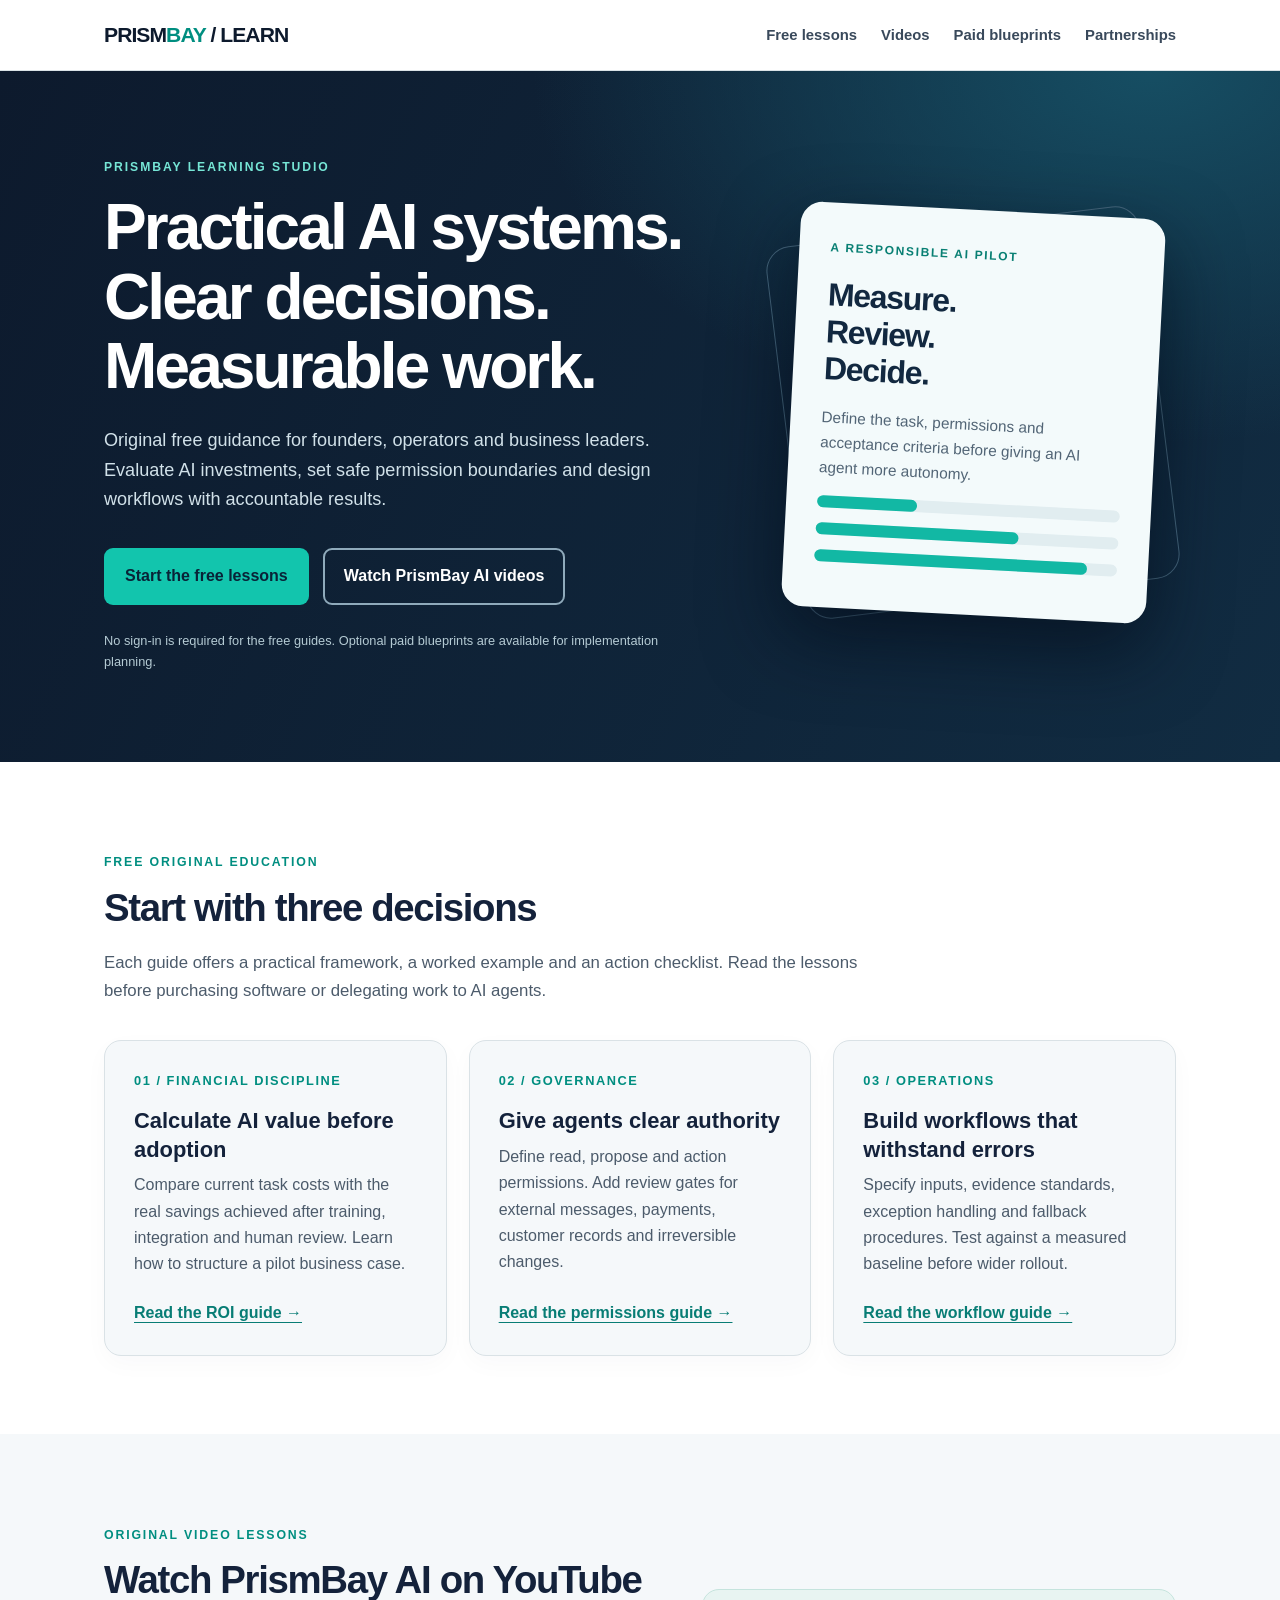
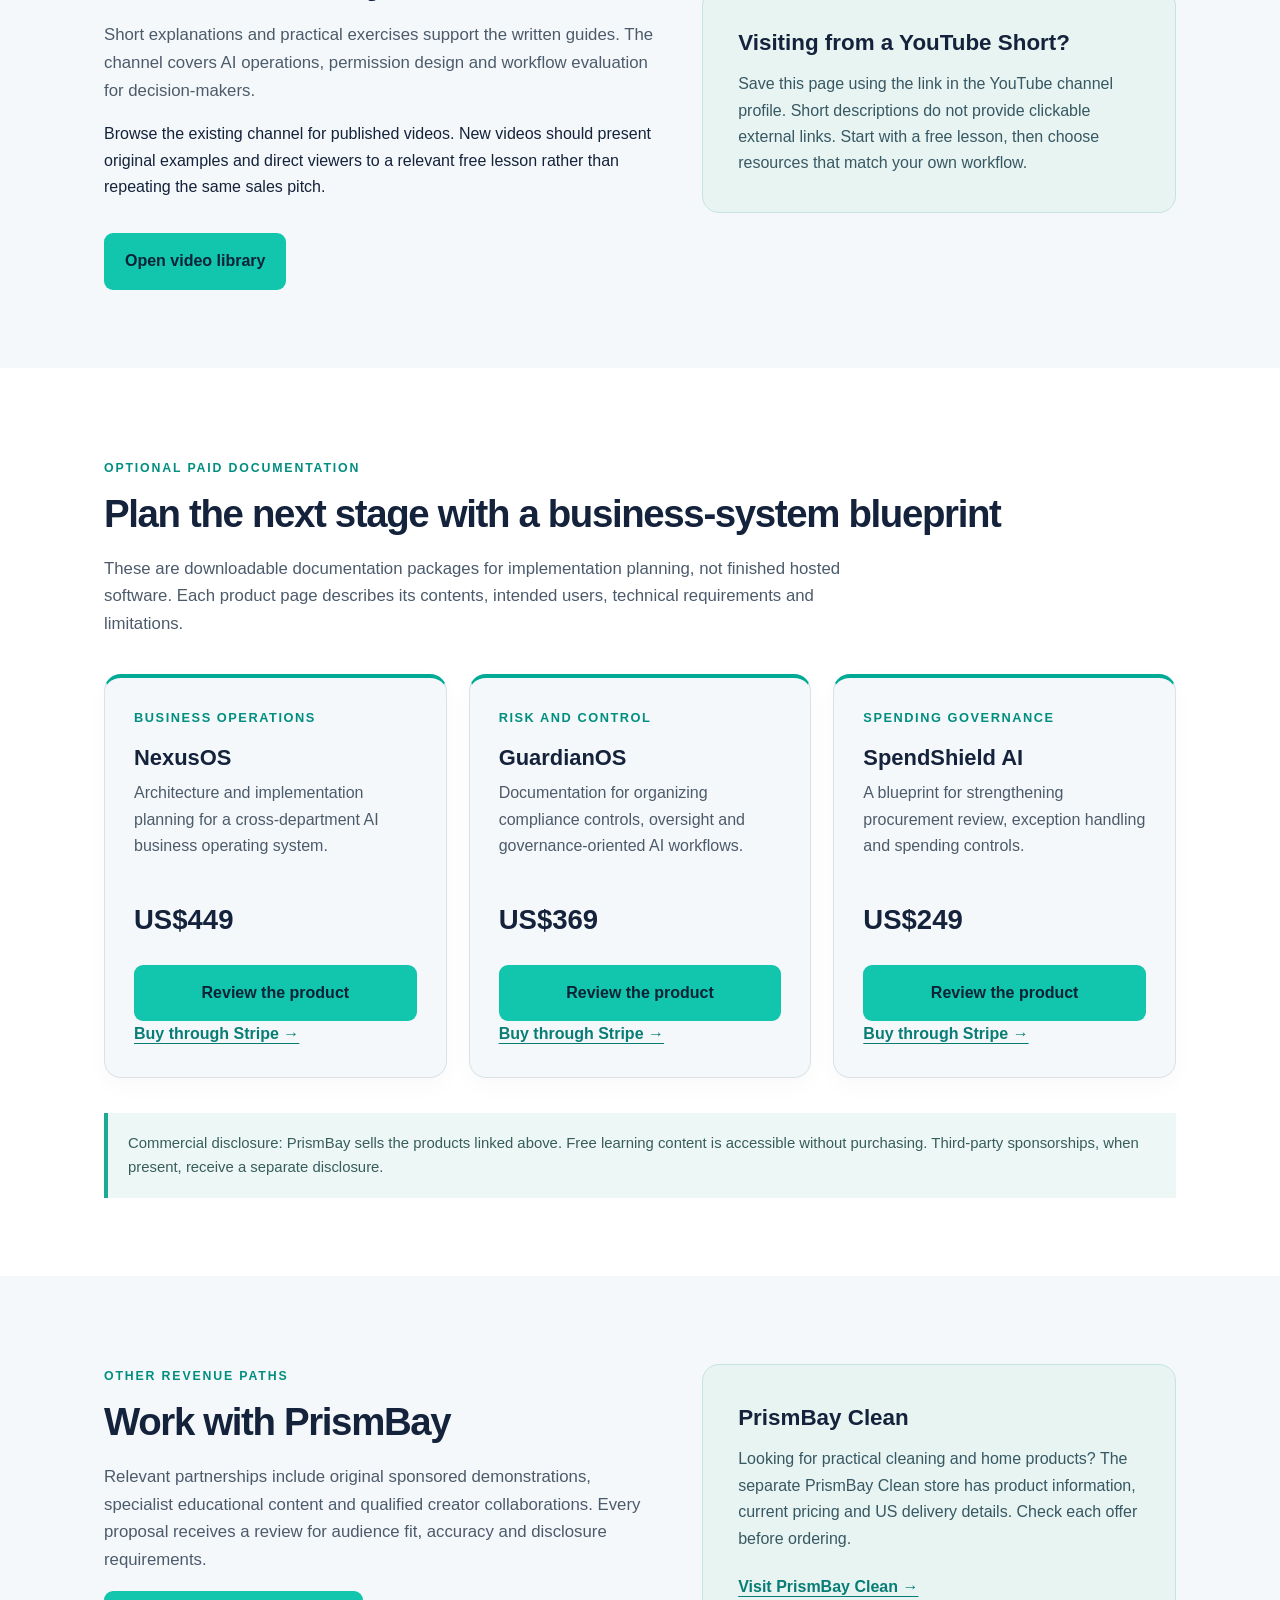
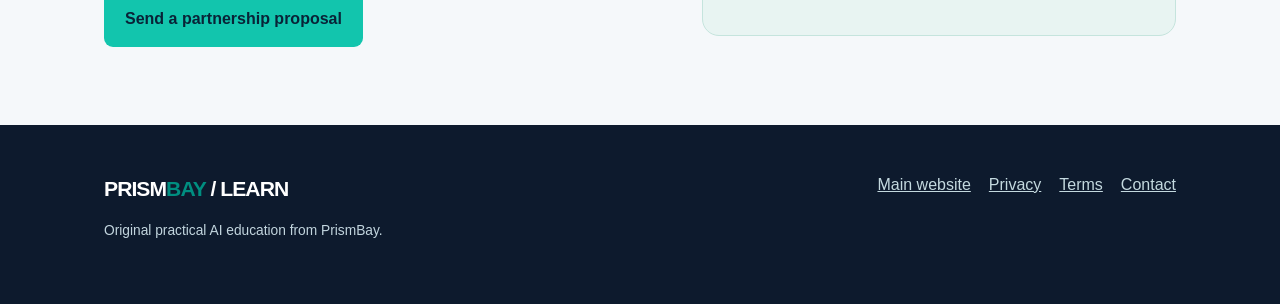
==== index.html @ 0d645364 "Publish original PrismBay AI learning and income hub" ====
<!doctype html>
<html lang="en"><head><meta charset="utf-8"><meta name="viewport" content="width=device-width, initial-scale=1">
<title>PrismBay Learning Studio | Practical AI systems and original video lessons</title>
<meta name="description" content="Free original lessons on AI return on investment, agent permissions and reliable workflows. Explore optional PrismBay business system blueprints, original videos and partner opportunities.">
<meta name="robots" content="index,follow"><link rel="canonical" href="https://ragunauth123456-maker.github.io/prismbay-learning-studio/">
<meta property="og:type" content="website"><meta property="og:title" content="PrismBay Learning Studio"><meta property="og:description" content="Practical AI decisions for founders and operators, with free guides and optional business system blueprints.">
<link rel="stylesheet" href="assets/site.css"><link rel="icon" href="https://www.prismbayai.com/favicon.svg" type="image/svg+xml">
<script type="application/ld+json">{"@context":"https://schema.org","@type":"WebSite","name":"PrismBay Learning Studio","url":"https://ragunauth123456-maker.github.io/prismbay-learning-studio/","publisher":{"@type":"Organization","name":"PrismBay","url":"https://www.prismbayai.com"}}</script></head>
<body><a class="skip" href="#main">Skip to content</a>
<header class="navbar"><div class="container navrow"><a class="brand" href="./">PRISM<span>BAY</span> / LEARN</a><nav class="navlinks" aria-label="Primary"><a href="#lessons">Free lessons</a><a href="#videos">Videos</a><a href="#blueprints">Paid blueprints</a><a href="#partners">Partnerships</a></nav></div></header>
<main id="main">
<section class="hero"><div class="container hero-grid"><div>
<span class="eyebrow">PrismBay Learning Studio</span><h1>Practical AI systems. Clear decisions. Measurable work.</h1>
<p>Original free guidance for founders, operators and business leaders. Evaluate AI investments, set safe permission boundaries and design workflows with accountable results.</p>
<div class="cta-row"><a class="btn btn-primary" href="#lessons">Start the free lessons</a><a class="btn btn-outline" href="https://www.youtube.com/@PrismBayAI/videos" target="_blank" rel="noopener noreferrer">Watch PrismBay AI videos</a></div>
<p class="hero-note">No sign-in is required for the free guides. Optional paid blueprints are available for implementation planning.</p></div>
<div class="visual" aria-hidden="true"><div class="visual-card"><span class="visual-tag">A responsible AI pilot</span><h2>Measure.<br>Review.<br>Decide.</h2><p>Define the task, permissions and acceptance criteria before giving an AI agent more autonomy.</p><div class="mini-track"><b style="width:33%"></b></div><div class="mini-track"><b style="width:67%"></b></div><div class="mini-track"><b style="width:90%"></b></div></div></div>
</div></section>
<section class="section section-white" id="lessons"><div class="container"><p class="section-kicker">Free original education</p><h2 class="section-title">Start with three decisions</h2><p class="section-intro">Each guide offers a practical framework, a worked example and an action checklist. Read the lessons before purchasing software or delegating work to AI agents.</p>
<div class="grid">
<article class="card"><span class="card-num">01 / FINANCIAL DISCIPLINE</span><h3>Calculate AI value before adoption</h3><p>Compare current task costs with the real savings achieved after training, integration and human review. Learn how to structure a pilot business case.</p><a class="text-link" href="guides/ai-roi.html">Read the ROI guide →</a></article>
<article class="card"><span class="card-num">02 / GOVERNANCE</span><h3>Give agents clear authority</h3><p>Define read, propose and action permissions. Add review gates for external messages, payments, customer records and irreversible changes.</p><a class="text-link" href="guides/agent-permissions.html">Read the permissions guide →</a></article>
<article class="card"><span class="card-num">03 / OPERATIONS</span><h3>Build workflows that withstand errors</h3><p>Specify inputs, evidence standards, exception handling and fallback procedures. Test against a measured baseline before wider rollout.</p><a class="text-link" href="guides/reliable-workflows.html">Read the workflow guide →</a></article>
</div></div></section>
<section class="section" id="videos"><div class="container split"><div><p class="section-kicker">Original video lessons</p><h2 class="section-title">Watch PrismBay AI on YouTube</h2>
<p class="section-intro">Short explanations and practical exercises support the written guides. The channel covers AI operations, permission design and workflow evaluation for decision-makers.</p>
<p>Browse the existing channel for published videos. New videos should present original examples and direct viewers to a relevant free lesson rather than repeating the same sales pitch.</p>
<div class="cta-row"><a class="btn btn-primary" href="https://www.youtube.com/@PrismBayAI/videos" target="_blank" rel="noopener noreferrer">Open video library</a></div>
</div><aside class="panel"><h3>Visiting from a YouTube Short?</h3><p>Save this page using the link in the YouTube channel profile. Short descriptions do not provide clickable external links. Start with a free lesson, then choose resources that match your own workflow.</p></aside></div></section>
<section class="section section-white" id="blueprints"><div class="container"><p class="section-kicker">Optional paid documentation</p><h2 class="section-title">Plan the next stage with a business-system blueprint</h2>
<p class="section-intro">These are downloadable documentation packages for implementation planning, not finished hosted software. Each product page describes its contents, intended users, technical requirements and limitations.</p>
<div class="grid">
<article class="card commerce"><span class="card-num">BUSINESS OPERATIONS</span><h3>NexusOS</h3><p>Architecture and implementation planning for a cross-department AI business operating system.</p><div class="price">US$449</div><a class="btn btn-primary" href="https://www.prismbayai.com/products/nexusos">Review the product</a><a class="text-link" href="https://buy.stripe.com/aFaaEW27G30A31L0DT1kA0r" target="_blank" rel="noopener noreferrer">Buy through Stripe →</a></article>
<article class="card commerce"><span class="card-num">RISK AND CONTROL</span><h3>GuardianOS</h3><p>Documentation for organizing compliance controls, oversight and governance-oriented AI workflows.</p><div class="price">US$369</div><a class="btn btn-primary" href="https://www.prismbayai.com/products/guardianos">Review the product</a><a class="text-link" href="https://buy.stripe.com/bJebJ09A8bx60TD4U91kA0u" target="_blank" rel="noopener noreferrer">Buy through Stripe →</a></article>
<article class="card commerce"><span class="card-num">SPENDING GOVERNANCE</span><h3>SpendShield AI</h3><p>A blueprint for strengthening procurement review, exception handling and spending controls.</p><div class="price">US$249</div><a class="btn btn-primary" href="https://www.prismbayai.com/products/spendshield-ai">Review the product</a><a class="text-link" href="https://buy.stripe.com/5kQ28q6nWat2eKtdqF1kA0w" target="_blank" rel="noopener noreferrer">Buy through Stripe →</a></article>
</div><div class="disclosure">Commercial disclosure: PrismBay sells the products linked above. Free learning content is accessible without purchasing. Third-party sponsorships, when present, receive a separate disclosure.</div>
</div></section>
<section class="section" id="partners"><div class="container split"><div><p class="section-kicker">Other revenue paths</p><h2 class="section-title">Work with PrismBay</h2><p class="section-intro">Relevant partnerships include original sponsored demonstrations, specialist educational content and qualified creator collaborations. Every proposal receives a review for audience fit, accuracy and disclosure requirements.</p><a class="btn btn-primary" href="https://www.prismbayai.com/contact">Send a partnership proposal</a></div>
<aside class="panel"><h3>PrismBay Clean</h3><p>Looking for practical cleaning and home products? The separate PrismBay Clean store has product information, current pricing and US delivery details. Check each offer before ordering.</p><p style="margin-top:22px"><a class="text-link" href="https://prismbay-clean-49izhg.v2.appdeploy.ai/tiktok/?utm_source=learning_studio&utm_medium=website&utm_campaign=creator_hub" target="_blank" rel="noopener noreferrer">Visit PrismBay Clean →</a></p></aside></div></section>
</main><footer class="footer"><div class="container footer-grid"><div><a class="brand" href="./">PRISM<span>BAY</span> / LEARN</a><p class="small">Original practical AI education from PrismBay.</p></div><nav class="footer-links" aria-label="Footer"><a href="https://www.prismbayai.com/">Main website</a><a href="privacy.html">Privacy</a><a href="https://www.prismbayai.com/terms">Terms</a><a href="https://www.prismbayai.com/contact">Contact</a></nav></div></footer>
</body></html>
---- assets/site.css ----
:root{color-scheme:light;--ink:#14223b;--muted:#4c5b6b;--accent:#008e80;--night:#0d1a2d;--line:#dae2e6;--wash:#f5f8fa}
*{box-sizing:border-box}html{scroll-behavior:smooth}body{margin:0;font:16px/1.65 -apple-system,BlinkMacSystemFont,"Segoe UI",Arial,sans-serif;color:var(--ink);background:var(--wash)}
a{color:inherit}a:focus-visible,button:focus-visible{outline:3px solid #f7ad36;outline-offset:3px}img{max-width:100%}
.container{max-width:1120px;margin:auto;padding:0 24px}.skip{position:absolute;top:-100px;left:18px;padding:12px;background:#fff;z-index:100}.skip:focus{top:16px}
.navbar{background:#fff;border-bottom:1px solid var(--line);position:sticky;top:0;z-index:20}
.navrow{display:flex;align-items:center;justify-content:space-between;gap:20px;min-height:70px}
.brand{font-weight:850;font-size:1.32rem;text-decoration:none;letter-spacing:-.045em;color:var(--night)}.brand span{color:var(--accent)}.navlinks{display:flex;gap:24px;flex-wrap:wrap;align-items:center}
.navlinks a{font-size:.93rem;text-decoration:none;font-weight:650;color:#39495b}.navlinks a:hover{color:var(--accent)}
.hero{background:radial-gradient(ellipse at 90% 0%,#164e63 0%,transparent 38%),linear-gradient(115deg,#0d1a2d,#112c42);color:#fff;overflow:hidden}
.hero-grid{display:grid;grid-template-columns:1.2fr .8fr;align-items:center;gap:58px;padding-top:82px;padding-bottom:90px}
.eyebrow{font-size:.76rem;font-weight:850;letter-spacing:.16em;text-transform:uppercase;color:#76e6d6}.hero h1{font-size:clamp(2.8rem,5vw,4.7rem);line-height:1.08;letter-spacing:-.045em;max-width:780px;margin:14px 0 25px}
.hero p{font-size:1.13rem;color:#d1e1e9;max-width:680px;margin:0}.cta-row{display:flex;gap:14px;flex-wrap:wrap;margin-top:33px}.btn{display:inline-flex;align-items:center;justify-content:center;text-decoration:none;border:2px solid transparent;border-radius:9px;font-weight:800;padding:13px 19px;transition:transform .16s,background .16s;min-height:48px}
.btn:hover{transform:translateY(-2px)}.btn-primary{background:#12c5ad;color:#092337}.btn-primary:hover{background:#6be8d4}.btn-outline{border-color:#8faabb;color:#fff}.btn-outline:hover{background:#ffffff18}
.hero-note{font-size:.8rem!important;color:#b5cbd4!important;margin-top:25px!important}.visual{min-height:350px;position:relative;display:grid;place-items:center}
.visual:before{content:"";position:absolute;inset:15px;border:1px solid #46677d;transform:rotate(-7deg);border-radius:25px}
.visual-card{position:relative;background:#f3fafb;color:#122840;width:min(100%,365px);border-radius:22px;padding:31px;box-shadow:0 28px 75px #030c19aa;transform:rotate(3deg)}
.visual-tag{font-size:.75rem;font-weight:850;text-transform:uppercase;letter-spacing:.14em;color:#087f73}
.visual-card h2{font-size:2rem;line-height:1.15;letter-spacing:-.04em;margin:17px 0}.visual-card p{font-size:.96rem;color:#526576}.mini-track{height:12px;border-radius:6px;background:#e1edf0;margin:15px 0}.mini-track b{display:block;height:12px;background:#12b8a4;border-radius:6px}
.section{padding:78px 0}.section-white{background:#fff}.section-title{font-size:clamp(1.9rem,3vw,2.7rem);letter-spacing:-.035em;line-height:1.2;margin:12px 0 18px}.section-intro{max-width:760px;color:var(--muted);font-size:1.05rem}
.section-kicker{font-size:.77rem;font-weight:850;text-transform:uppercase;letter-spacing:.15em;color:var(--accent)}
.grid{display:grid;grid-template-columns:repeat(3,minmax(0,1fr));gap:22px;margin-top:36px}.card{background:#fff;border:1px solid var(--line);border-radius:17px;padding:29px;display:flex;flex-direction:column;min-height:300px;box-shadow:0 8px 25px #10213e07}
.section-white .card{background:var(--wash)}.card-num{font-size:.8rem;font-weight:850;letter-spacing:.12em;color:var(--accent)}.card h3{font-size:1.37rem;line-height:1.3;margin:16px 0 8px}.card p{color:var(--muted);margin:0 0 22px}.text-link{font-weight:800;color:#087d75;text-decoration:underline;text-underline-offset:4px;margin-top:auto}
.plain-list{padding-left:22px;color:var(--muted)}.plain-list li{margin:13px 0}.split{display:grid;grid-template-columns:1.08fr .92fr;gap:42px;align-items:center}
.panel{border-radius:17px;padding:35px;background:#e8f4f2;border:1px solid #c5e4dd}.panel h3{margin:0 0 9px;font-size:1.4rem}.panel p{margin:0;color:#375863}
.price{font-size:1.72rem;font-weight:850;margin:15px 0 23px}.small{font-size:.86rem!important}.commerce{border-top:4px solid #00aa94}
.disclosure{padding:18px 20px;border-left:4px solid #1da995;background:#ecf7f6;margin-top:35px;color:#385d5b;font-size:.93rem}
.footer{background:var(--night);color:#c2d5de;padding:47px 0}.footer .brand{color:#fff}.footer-grid{display:flex;justify-content:space-between;gap:36px;flex-wrap:wrap}.footer-links{display:flex;flex-wrap:wrap;gap:18px}.footer a{color:#c4d9df}.footer a:hover{color:#6be8d4}
.article{max-width:800px;margin:0 auto;padding:67px 24px 95px;background:#fff}.article h1{font-size:clamp(2.25rem,4vw,3.4rem);letter-spacing:-.04em;line-height:1.12}.article h2{font-size:1.65rem;letter-spacing:-.025em;margin-top:38px;line-height:1.25}.article p,.article li{color:#3e4e61;line-height:1.85}.article .lead{font-size:1.18rem;color:#233c53}.article-box{background:#eef7f6;border:1px solid #c6e7e2;padding:20px 25px;border-radius:13px;margin:32px 0}.article-box p{margin-top:0}
.toc{background:#f5f8fa;border:1px solid var(--line);border-radius:12px;padding:21px 26px}.toc ul{margin:0;padding-left:20px}.toc a{color:#077e73}
@media(max-width:900px){.hero-grid,.split{grid-template-columns:1fr}.hero-grid{gap:22px;padding-top:60px;padding-bottom:65px}.visual{min-height:230px}.visual-card{max-width:330px}.grid{grid-template-columns:1fr 1fr}}
@media(max-width:650px){.navrow{align-items:flex-start;flex-direction:column;padding-top:16px;padding-bottom:17px;gap:8px}.navlinks{gap:13px}.navlinks a{font-size:.85rem}.hero-grid{padding-top:47px}.visual{display:none}.section{padding:56px 0}.grid{grid-template-columns:1fr;margin-top:25px}.card{min-height:0}.panel{padding:24px}.footer-grid{flex-direction:column}.article{padding-top:48px}}
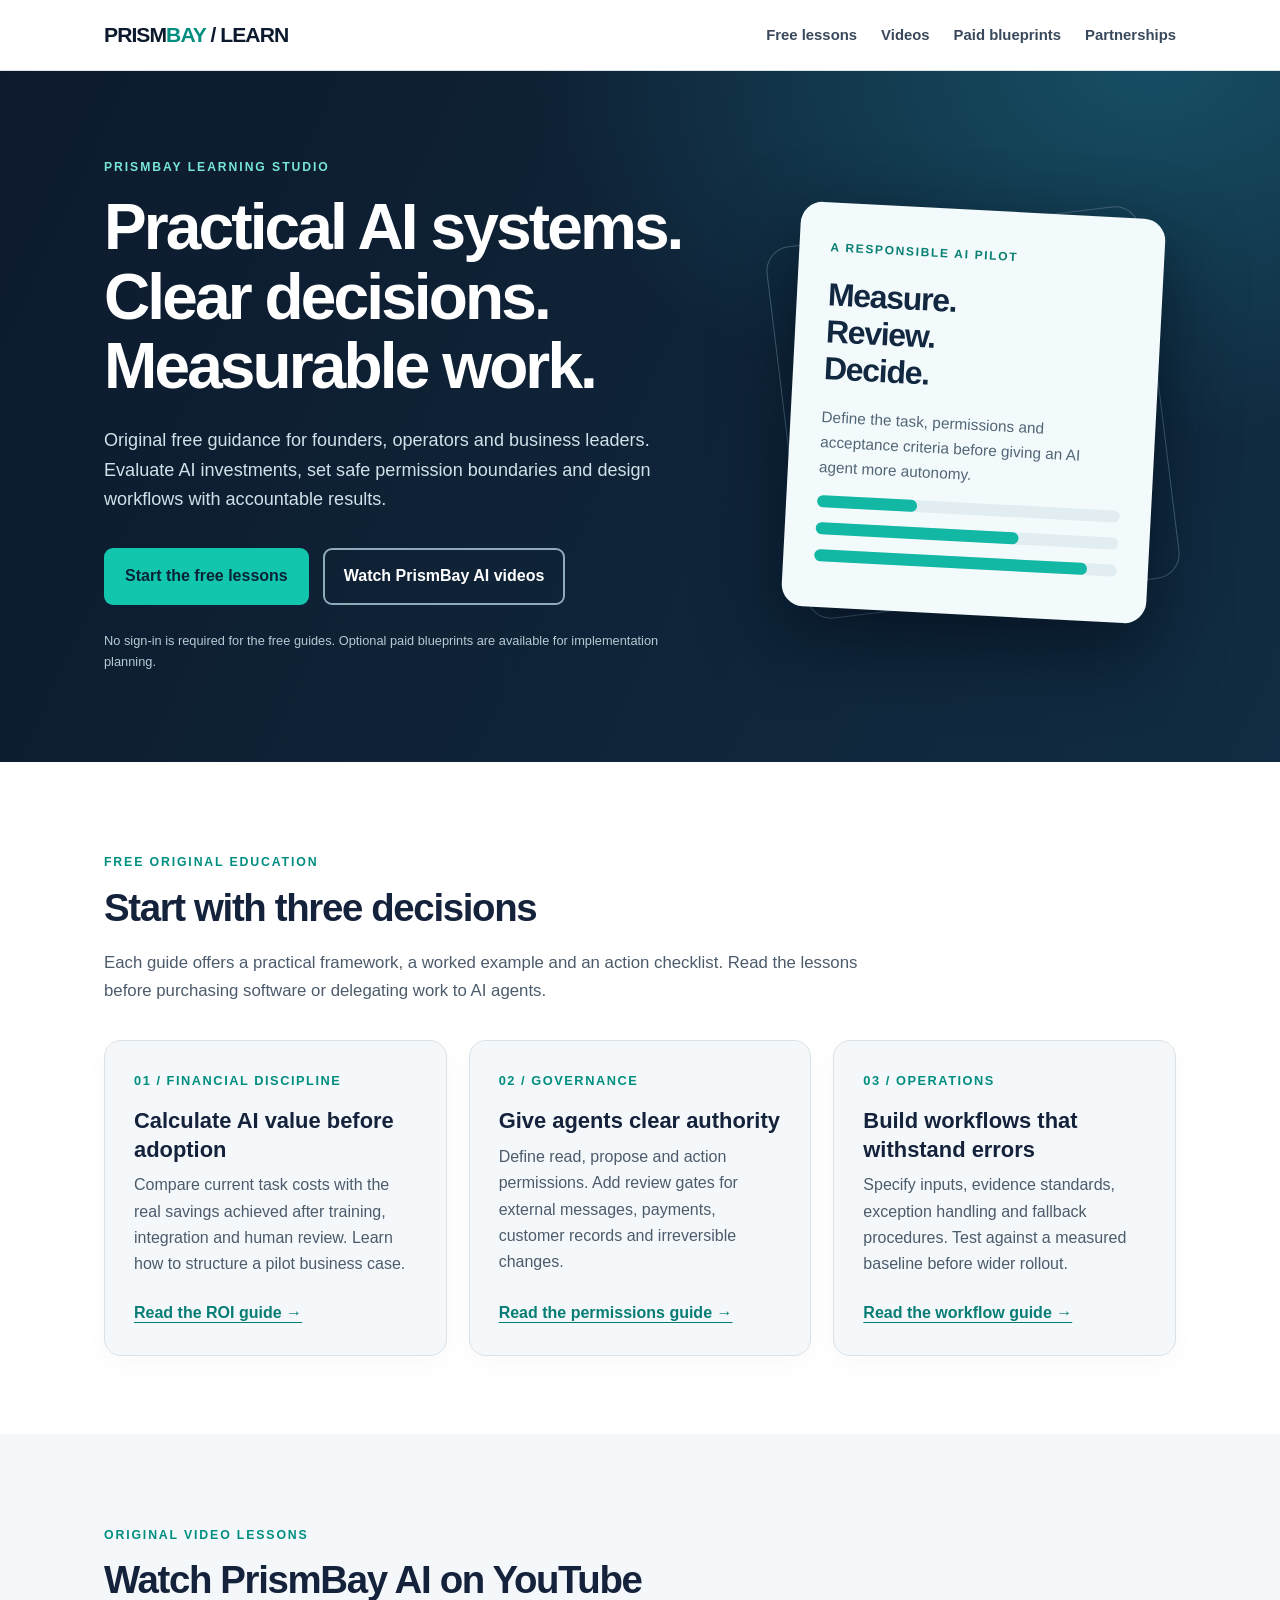
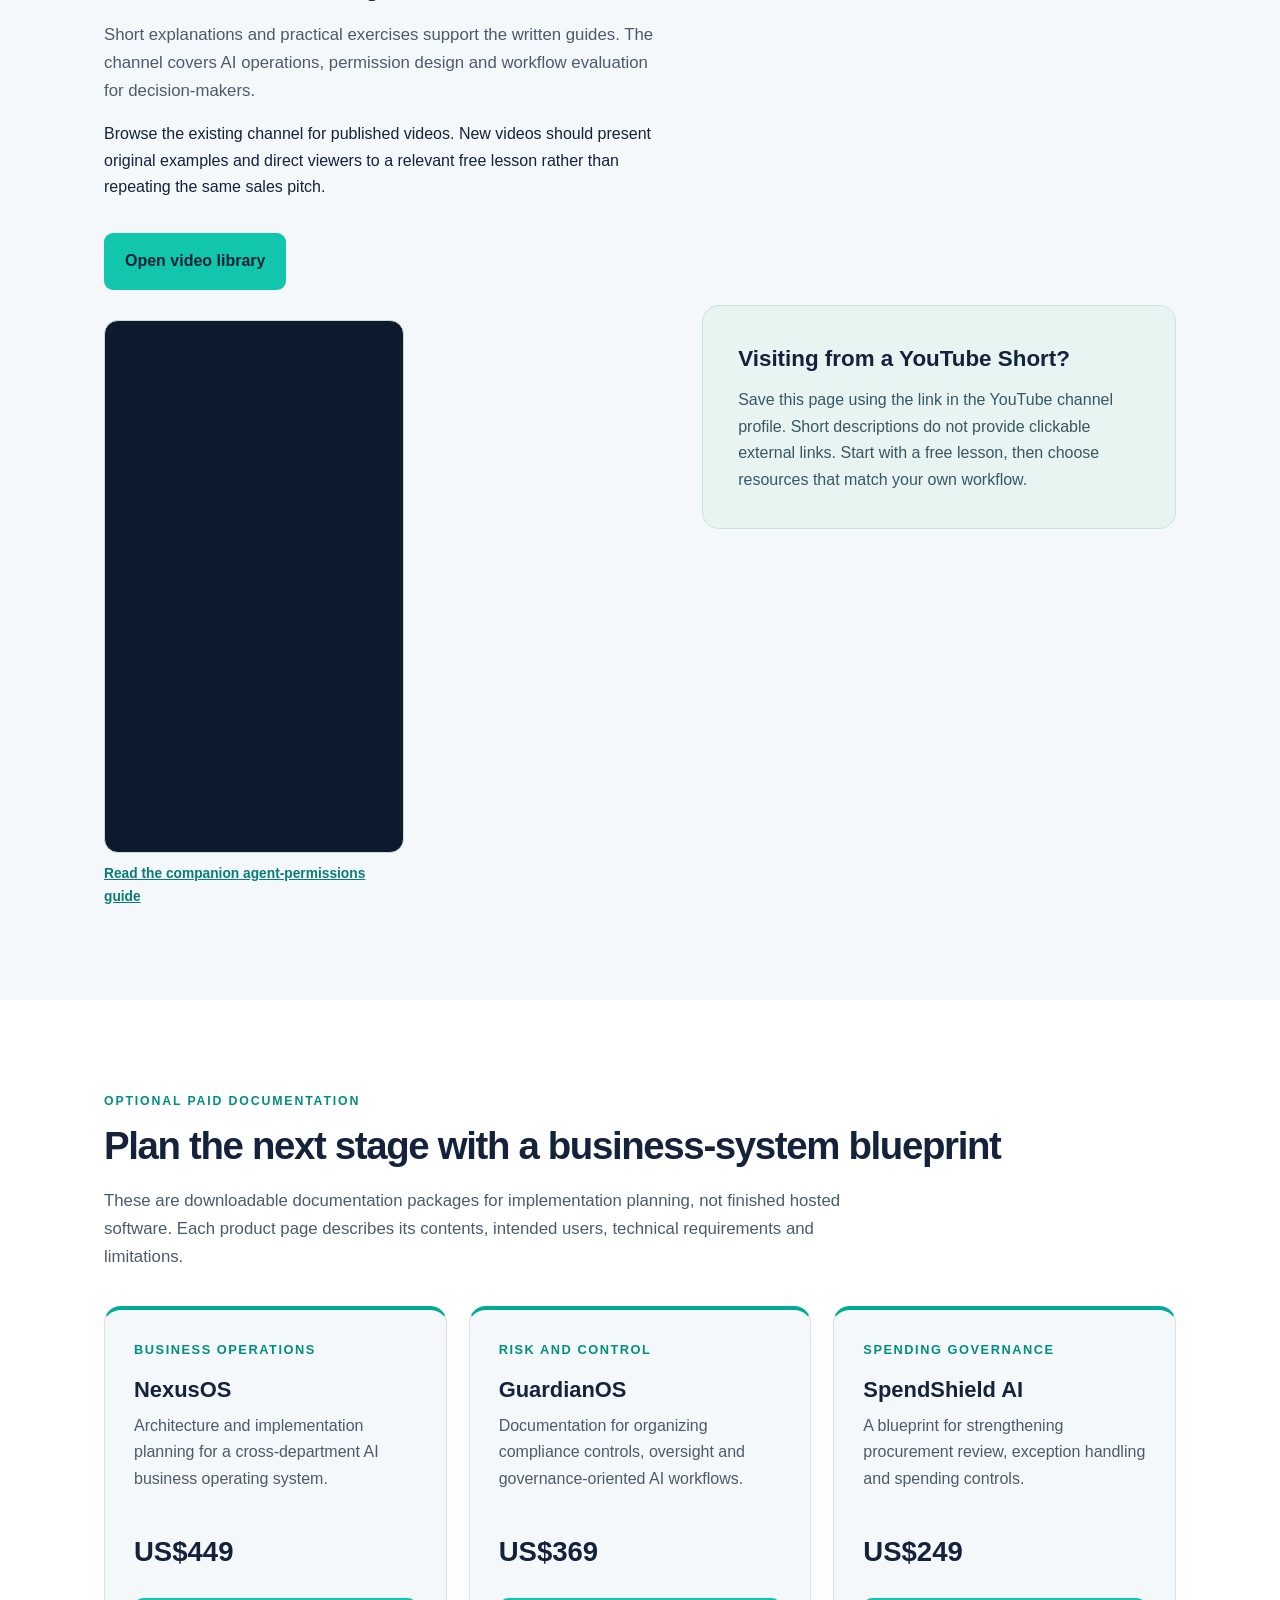
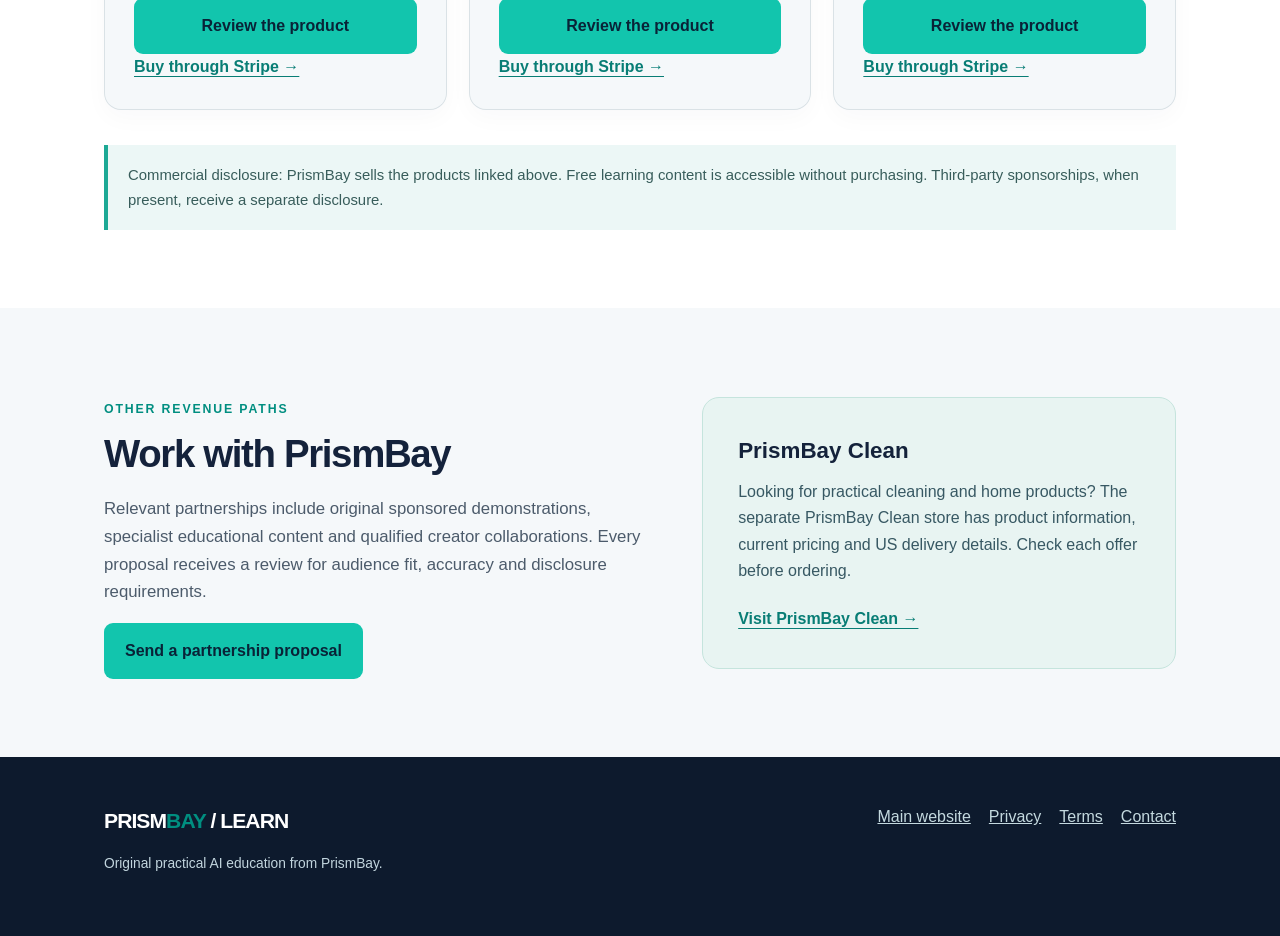
==== commit 35a062fe: "Feature existing PrismBay AI educational Short and companion guide" ====
--- a/index.html
+++ b/index.html
@@ -25,7 +25,7 @@
 <section class="section" id="videos"><div class="container split"><div><p class="section-kicker">Original video lessons</p><h2 class="section-title">Watch PrismBay AI on YouTube</h2>
 <p class="section-intro">Short explanations and practical exercises support the written guides. The channel covers AI operations, permission design and workflow evaluation for decision-makers.</p>
 <p>Browse the existing channel for published videos. New videos should present original examples and direct viewers to a relevant free lesson rather than repeating the same sales pitch.</p>
-<div class="cta-row"><a class="btn btn-primary" href="https://www.youtube.com/@PrismBayAI/videos" target="_blank" rel="noopener noreferrer">Open video library</a></div>
+<div class="cta-row"><a class="btn btn-primary" href="https://www.youtube.com/@PrismBayAI/videos" target="_blank" rel="noopener noreferrer">Open video library</a></div><div class="featured-video"><iframe src="https://www.youtube-nocookie.com/embed/mKvm2I-anHw" title="PrismBay AI: AI Agents Need Permission Boundaries" width="300" height="533" loading="lazy" allow="accelerometer; encrypted-media; gyroscope; picture-in-picture; web-share" referrerpolicy="strict-origin-when-cross-origin" allowfullscreen></iframe><p class="small"><a href="guides/agent-permissions.html">Read the companion agent-permissions guide</a></p></div>
 </div><aside class="panel"><h3>Visiting from a YouTube Short?</h3><p>Save this page using the link in the YouTube channel profile. Short descriptions do not provide clickable external links. Start with a free lesson, then choose resources that match your own workflow.</p></aside></div></section>
 <section class="section section-white" id="blueprints"><div class="container"><p class="section-kicker">Optional paid documentation</p><h2 class="section-title">Plan the next stage with a business-system blueprint</h2>
 <p class="section-intro">These are downloadable documentation packages for implementation planning, not finished hosted software. Each product page describes its contents, intended users, technical requirements and limitations.</p>
--- a/assets/site.css
+++ b/assets/site.css
@@ -23,7 +23,7 @@
 .plain-list{padding-left:22px;color:var(--muted)}.plain-list li{margin:13px 0}.split{display:grid;grid-template-columns:1.08fr .92fr;gap:42px;align-items:center}
 .panel{border-radius:17px;padding:35px;background:#e8f4f2;border:1px solid #c5e4dd}.panel h3{margin:0 0 9px;font-size:1.4rem}.panel p{margin:0;color:#375863}
 .price{font-size:1.72rem;font-weight:850;margin:15px 0 23px}.small{font-size:.86rem!important}.commerce{border-top:4px solid #00aa94}
-.disclosure{padding:18px 20px;border-left:4px solid #1da995;background:#ecf7f6;margin-top:35px;color:#385d5b;font-size:.93rem}
+.featured-video{margin-top:30px;max-width:300px}.featured-video iframe{display:block;width:100%;aspect-ratio:9/16;height:auto;border:1px solid #c7d9d9;border-radius:14px;background:#0d1a2d}.featured-video .small{margin-top:10px}.featured-video a{color:#087d75;font-weight:750}.disclosure{padding:18px 20px;border-left:4px solid #1da995;background:#ecf7f6;margin-top:35px;color:#385d5b;font-size:.93rem}
 .footer{background:var(--night);color:#c2d5de;padding:47px 0}.footer .brand{color:#fff}.footer-grid{display:flex;justify-content:space-between;gap:36px;flex-wrap:wrap}.footer-links{display:flex;flex-wrap:wrap;gap:18px}.footer a{color:#c4d9df}.footer a:hover{color:#6be8d4}
 .article{max-width:800px;margin:0 auto;padding:67px 24px 95px;background:#fff}.article h1{font-size:clamp(2.25rem,4vw,3.4rem);letter-spacing:-.04em;line-height:1.12}.article h2{font-size:1.65rem;letter-spacing:-.025em;margin-top:38px;line-height:1.25}.article p,.article li{color:#3e4e61;line-height:1.85}.article .lead{font-size:1.18rem;color:#233c53}.article-box{background:#eef7f6;border:1px solid #c6e7e2;padding:20px 25px;border-radius:13px;margin:32px 0}.article-box p{margin-top:0}
 .toc{background:#f5f8fa;border:1px solid var(--line);border-radius:12px;padding:21px 26px}.toc ul{margin:0;padding-left:20px}.toc a{color:#077e73}
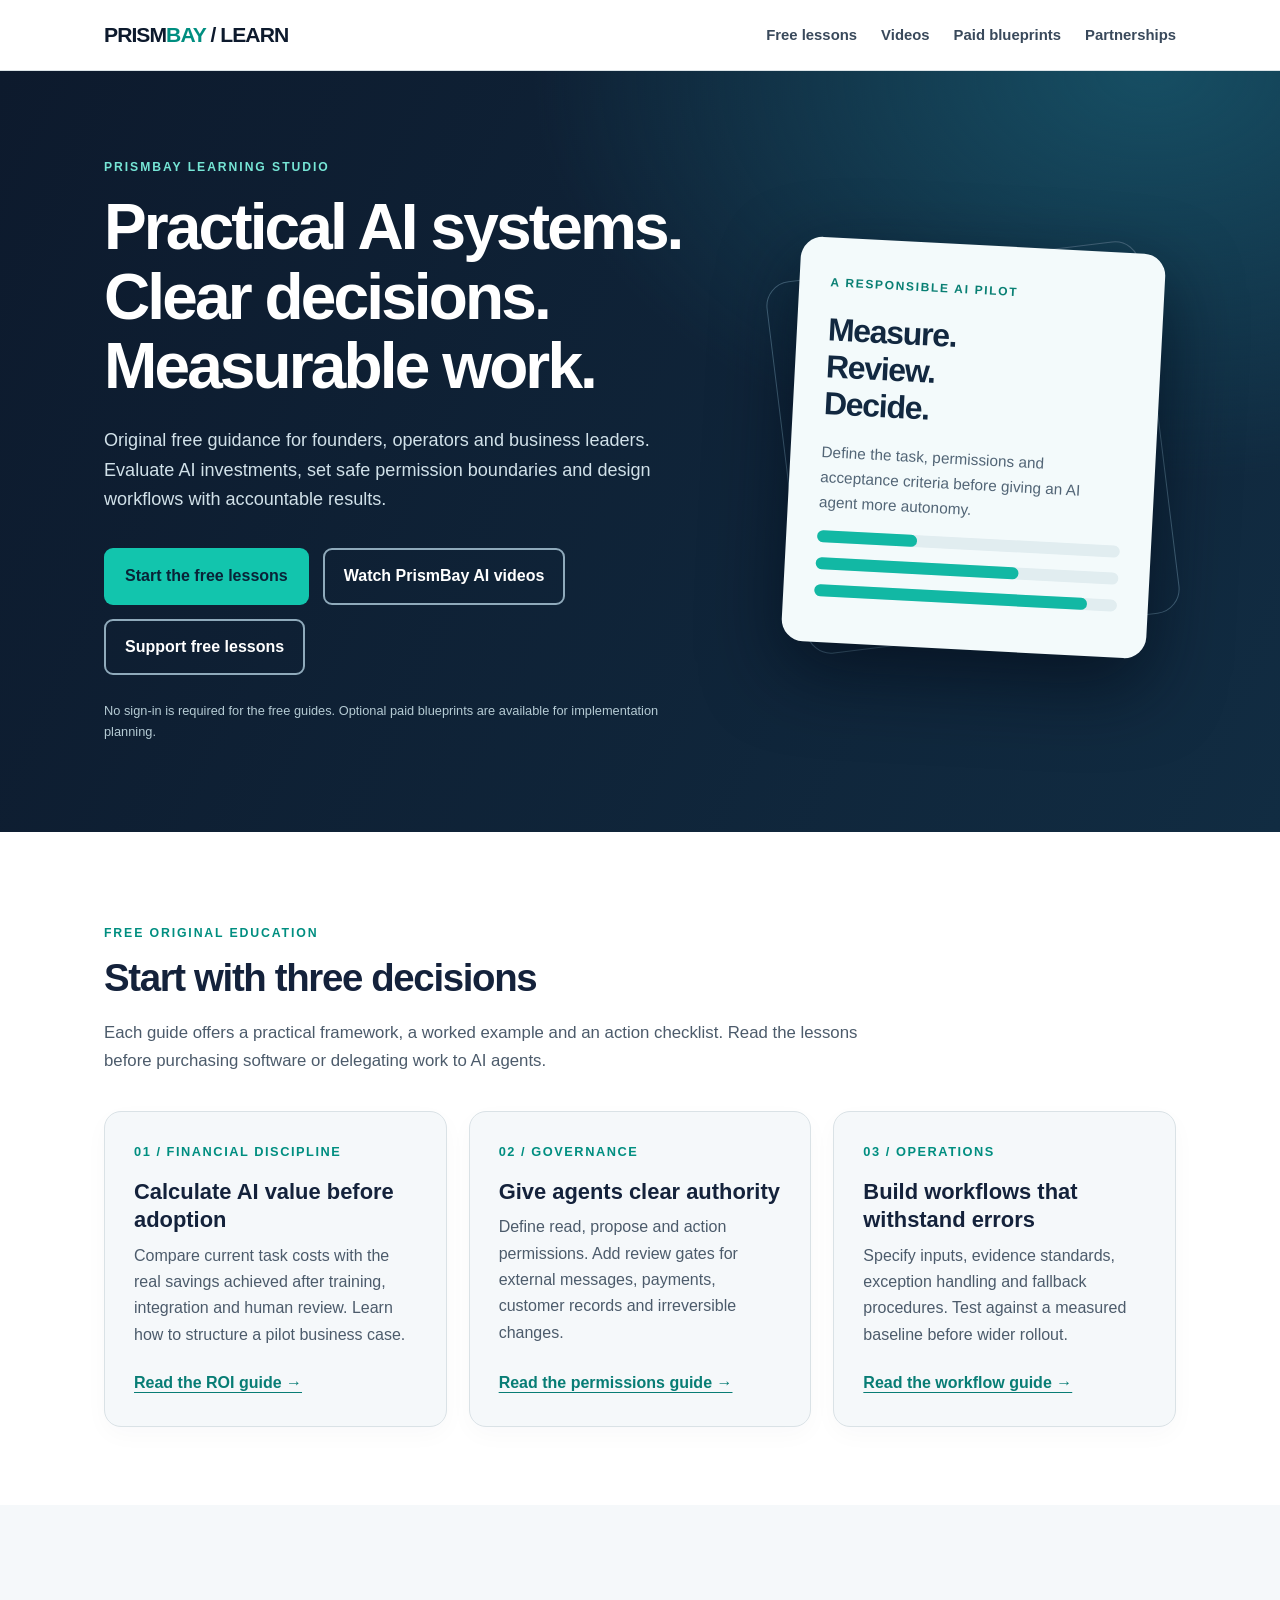
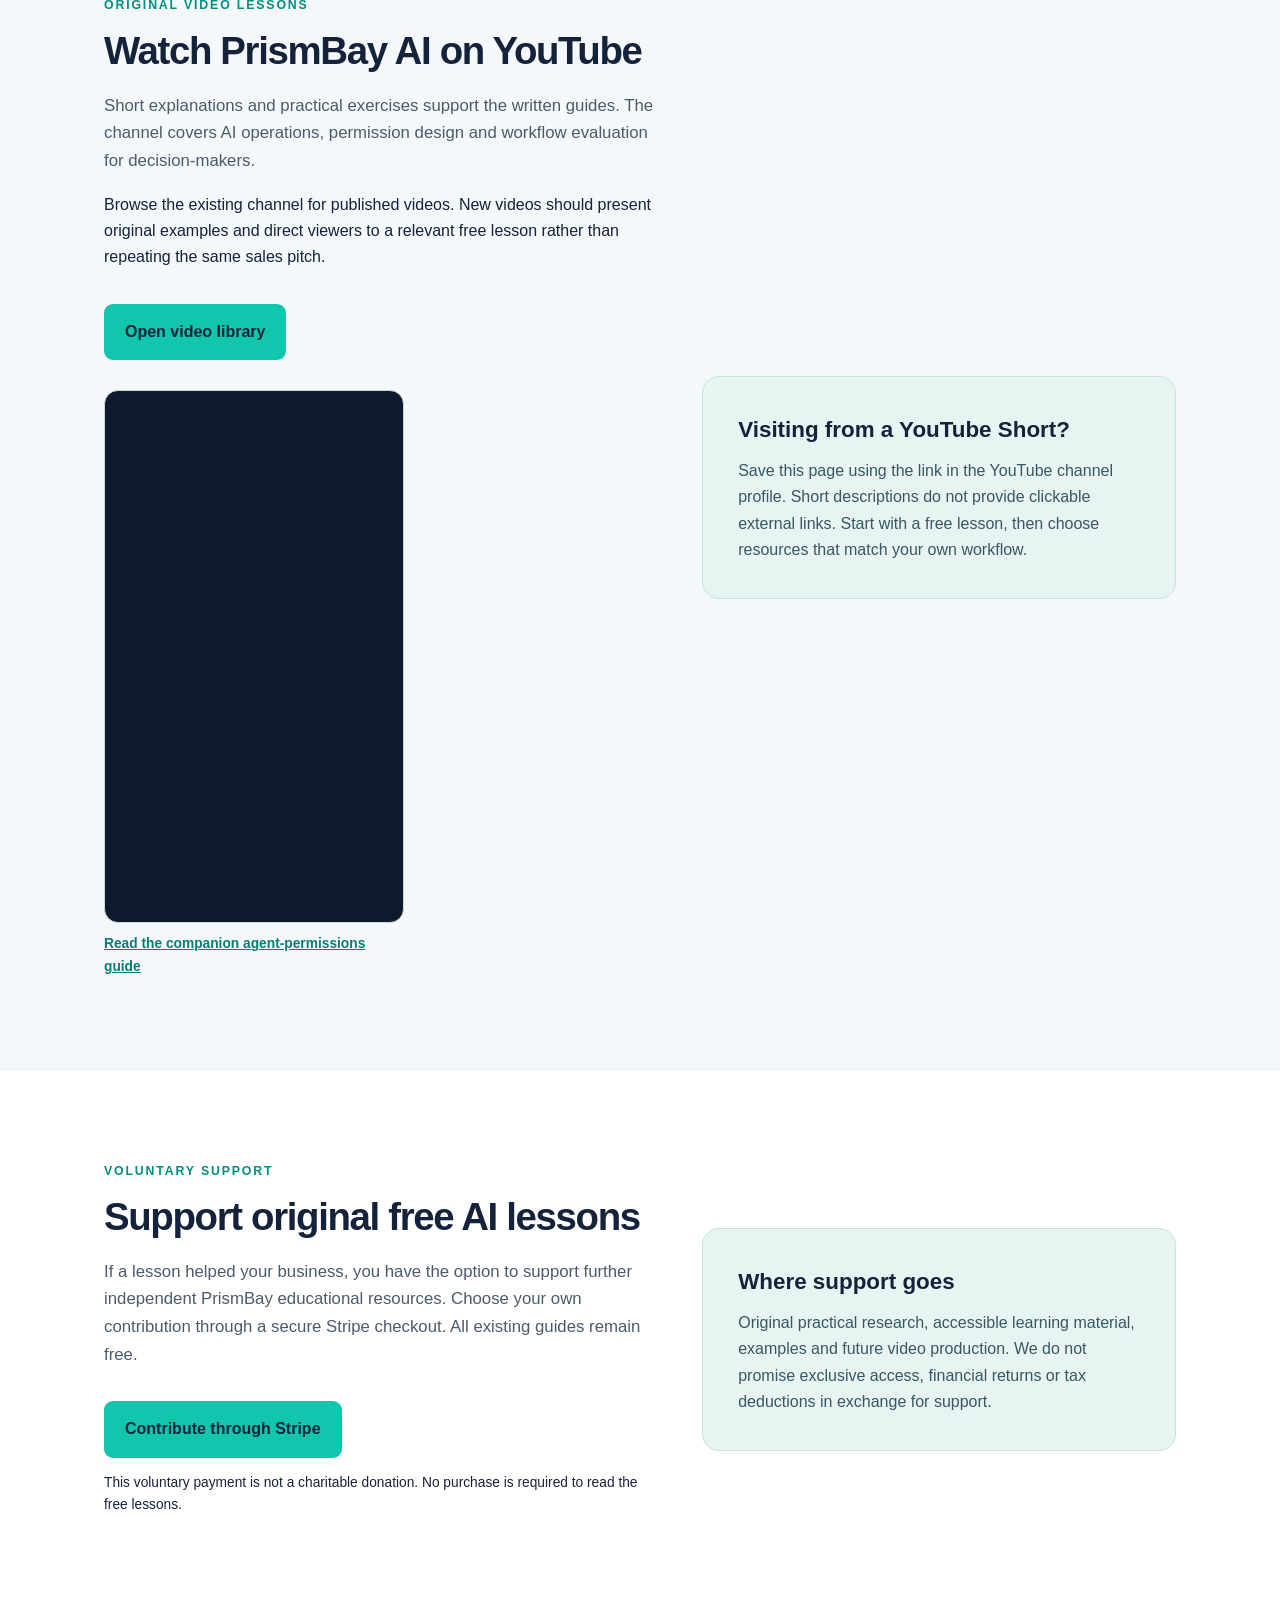
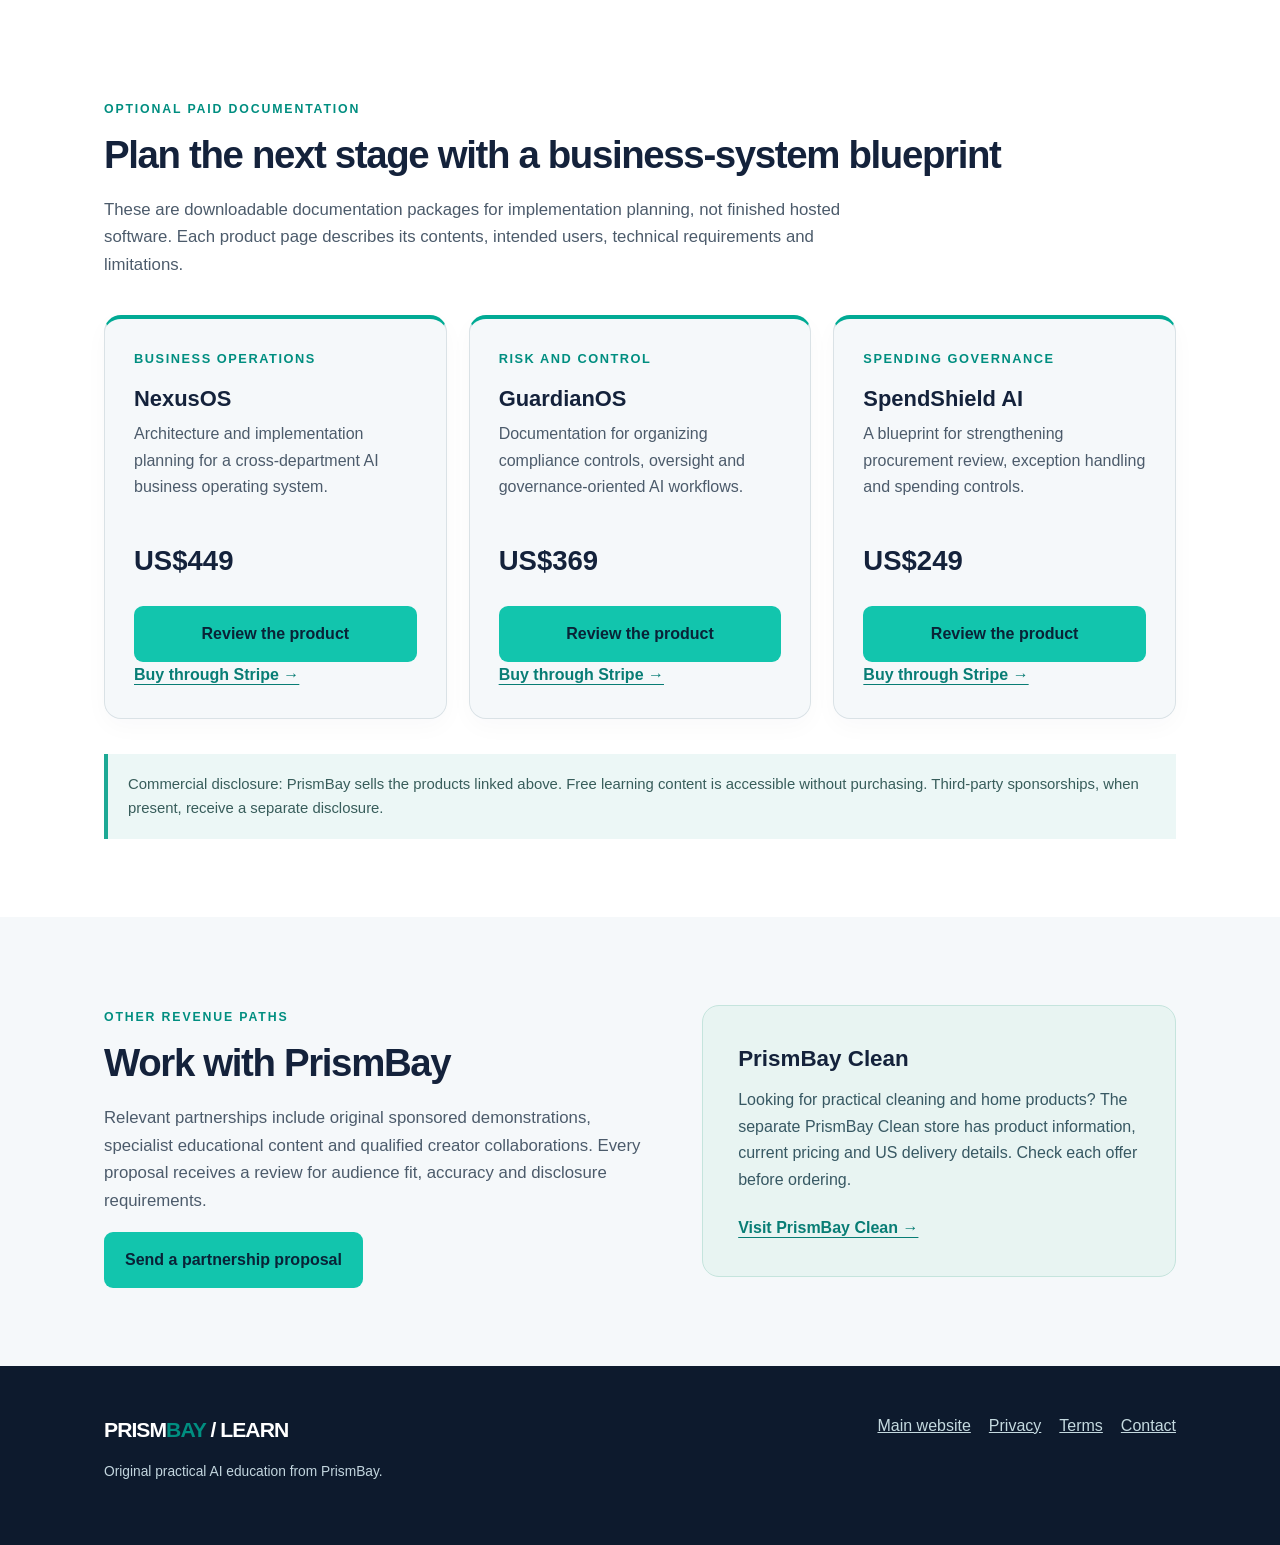
==== commit a3959a04: "Add live voluntary creator support checkout to free learning hub" ====
--- a/index.html
+++ b/index.html
@@ -12,7 +12,7 @@
 <section class="hero"><div class="container hero-grid"><div>
 <span class="eyebrow">PrismBay Learning Studio</span><h1>Practical AI systems. Clear decisions. Measurable work.</h1>
 <p>Original free guidance for founders, operators and business leaders. Evaluate AI investments, set safe permission boundaries and design workflows with accountable results.</p>
-<div class="cta-row"><a class="btn btn-primary" href="#lessons">Start the free lessons</a><a class="btn btn-outline" href="https://www.youtube.com/@PrismBayAI/videos" target="_blank" rel="noopener noreferrer">Watch PrismBay AI videos</a></div>
+<div class="cta-row"><a class="btn btn-primary" href="#lessons">Start the free lessons</a><a class="btn btn-outline" href="https://www.youtube.com/@PrismBayAI/videos" target="_blank" rel="noopener noreferrer">Watch PrismBay AI videos</a><a class="btn btn-outline" href="#support">Support free lessons</a></div>
 <p class="hero-note">No sign-in is required for the free guides. Optional paid blueprints are available for implementation planning.</p></div>
 <div class="visual" aria-hidden="true"><div class="visual-card"><span class="visual-tag">A responsible AI pilot</span><h2>Measure.<br>Review.<br>Decide.</h2><p>Define the task, permissions and acceptance criteria before giving an AI agent more autonomy.</p><div class="mini-track"><b style="width:33%"></b></div><div class="mini-track"><b style="width:67%"></b></div><div class="mini-track"><b style="width:90%"></b></div></div></div>
 </div></section>
@@ -27,7 +27,7 @@
 <p>Browse the existing channel for published videos. New videos should present original examples and direct viewers to a relevant free lesson rather than repeating the same sales pitch.</p>
 <div class="cta-row"><a class="btn btn-primary" href="https://www.youtube.com/@PrismBayAI/videos" target="_blank" rel="noopener noreferrer">Open video library</a></div><div class="featured-video"><iframe src="https://www.youtube-nocookie.com/embed/mKvm2I-anHw" title="PrismBay AI: AI Agents Need Permission Boundaries" width="300" height="533" loading="lazy" allow="accelerometer; encrypted-media; gyroscope; picture-in-picture; web-share" referrerpolicy="strict-origin-when-cross-origin" allowfullscreen></iframe><p class="small"><a href="guides/agent-permissions.html">Read the companion agent-permissions guide</a></p></div>
 </div><aside class="panel"><h3>Visiting from a YouTube Short?</h3><p>Save this page using the link in the YouTube channel profile. Short descriptions do not provide clickable external links. Start with a free lesson, then choose resources that match your own workflow.</p></aside></div></section>
-<section class="section section-white" id="blueprints"><div class="container"><p class="section-kicker">Optional paid documentation</p><h2 class="section-title">Plan the next stage with a business-system blueprint</h2>
+<section class="section section-white" id="support"><div class="container split"><div><p class="section-kicker">Voluntary support</p><h2 class="section-title">Support original free AI lessons</h2><p class="section-intro">If a lesson helped your business, you have the option to support further independent PrismBay educational resources. Choose your own contribution through a secure Stripe checkout. All existing guides remain free.</p><div class="cta-row"><a class="btn btn-primary" href="https://buy.stripe.com/aFa3cw0jweEMfCn2xs2400H" target="_blank" rel="noopener noreferrer">Contribute through Stripe</a></div><p class="small">This voluntary payment is not a charitable donation. No purchase is required to read the free lessons.</p></div><aside class="panel"><h3>Where support goes</h3><p>Original practical research, accessible learning material, examples and future video production. We do not promise exclusive access, financial returns or tax deductions in exchange for support.</p></aside></div></section><section class="section section-white" id="blueprints"><div class="container"><p class="section-kicker">Optional paid documentation</p><h2 class="section-title">Plan the next stage with a business-system blueprint</h2>
 <p class="section-intro">These are downloadable documentation packages for implementation planning, not finished hosted software. Each product page describes its contents, intended users, technical requirements and limitations.</p>
 <div class="grid">
 <article class="card commerce"><span class="card-num">BUSINESS OPERATIONS</span><h3>NexusOS</h3><p>Architecture and implementation planning for a cross-department AI business operating system.</p><div class="price">US$449</div><a class="btn btn-primary" href="https://www.prismbayai.com/products/nexusos">Review the product</a><a class="text-link" href="https://buy.stripe.com/aFaaEW27G30A31L0DT1kA0r" target="_blank" rel="noopener noreferrer">Buy through Stripe →</a></article>
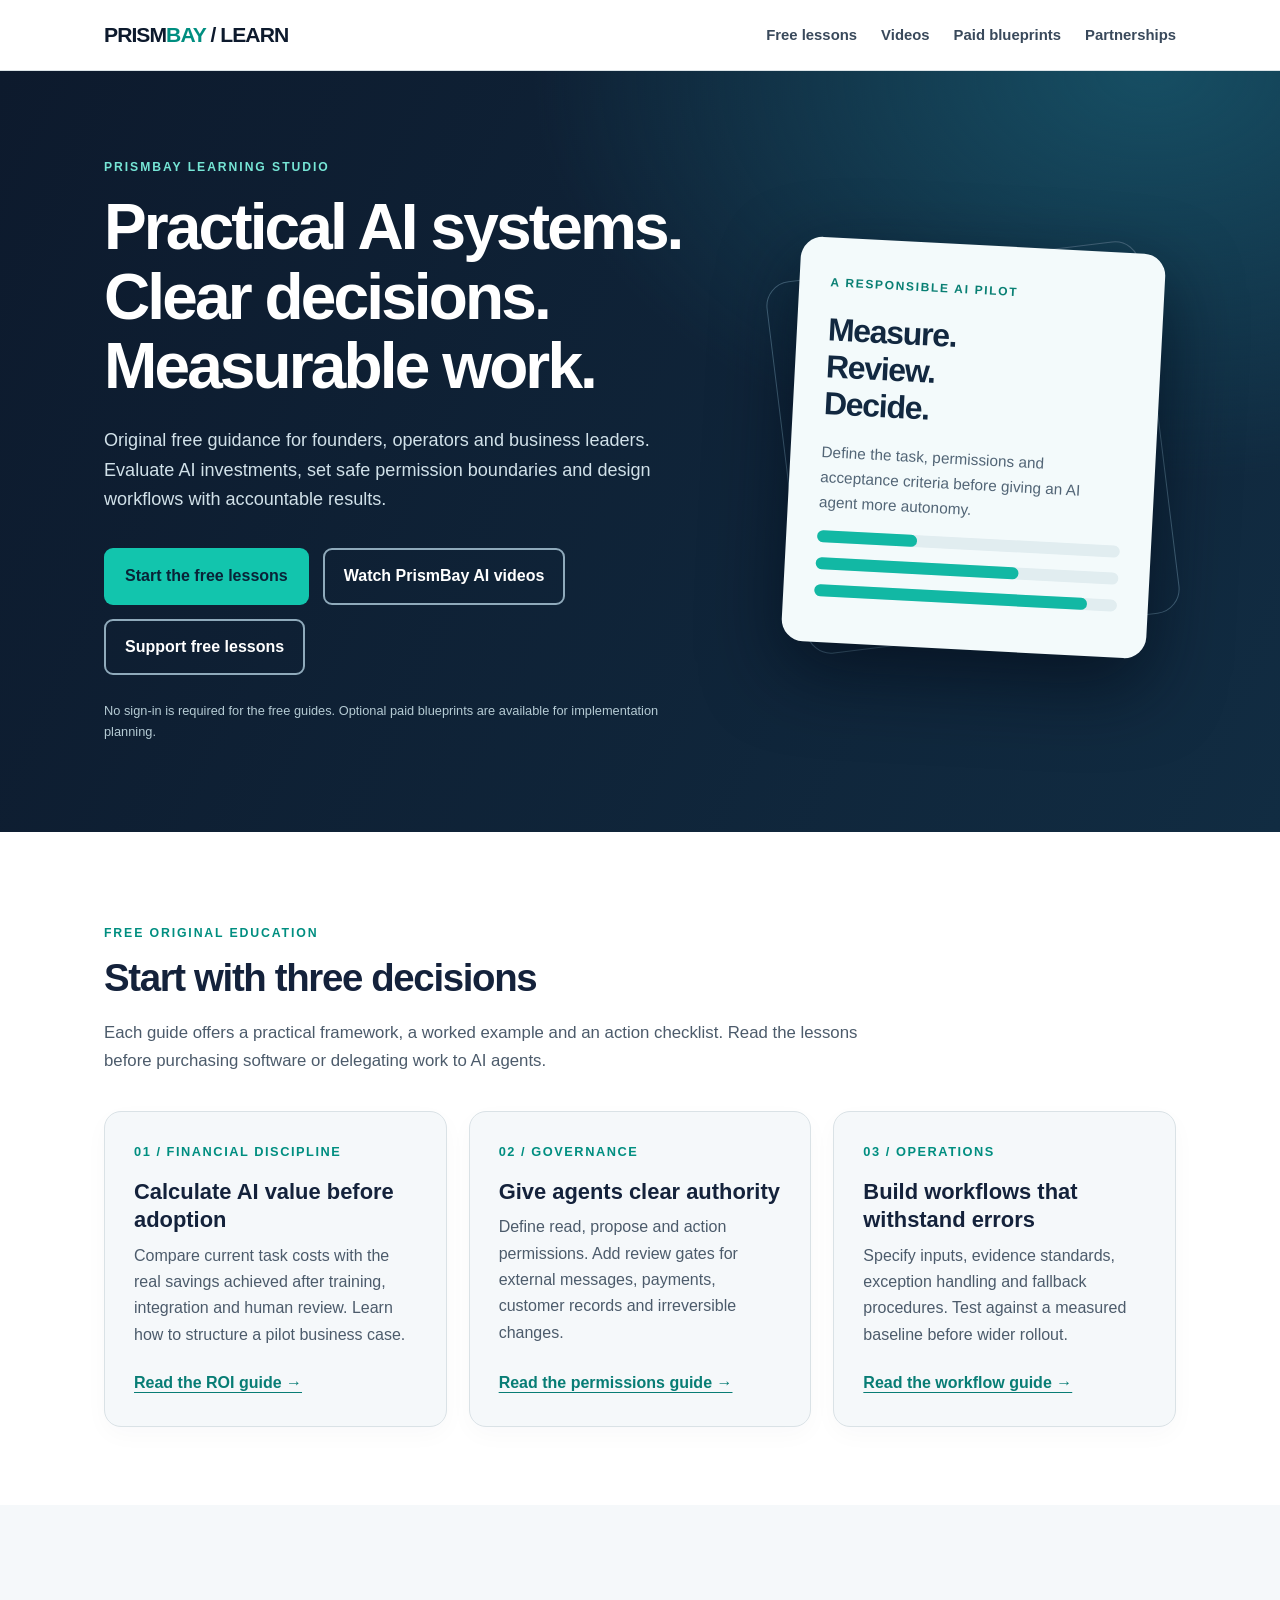
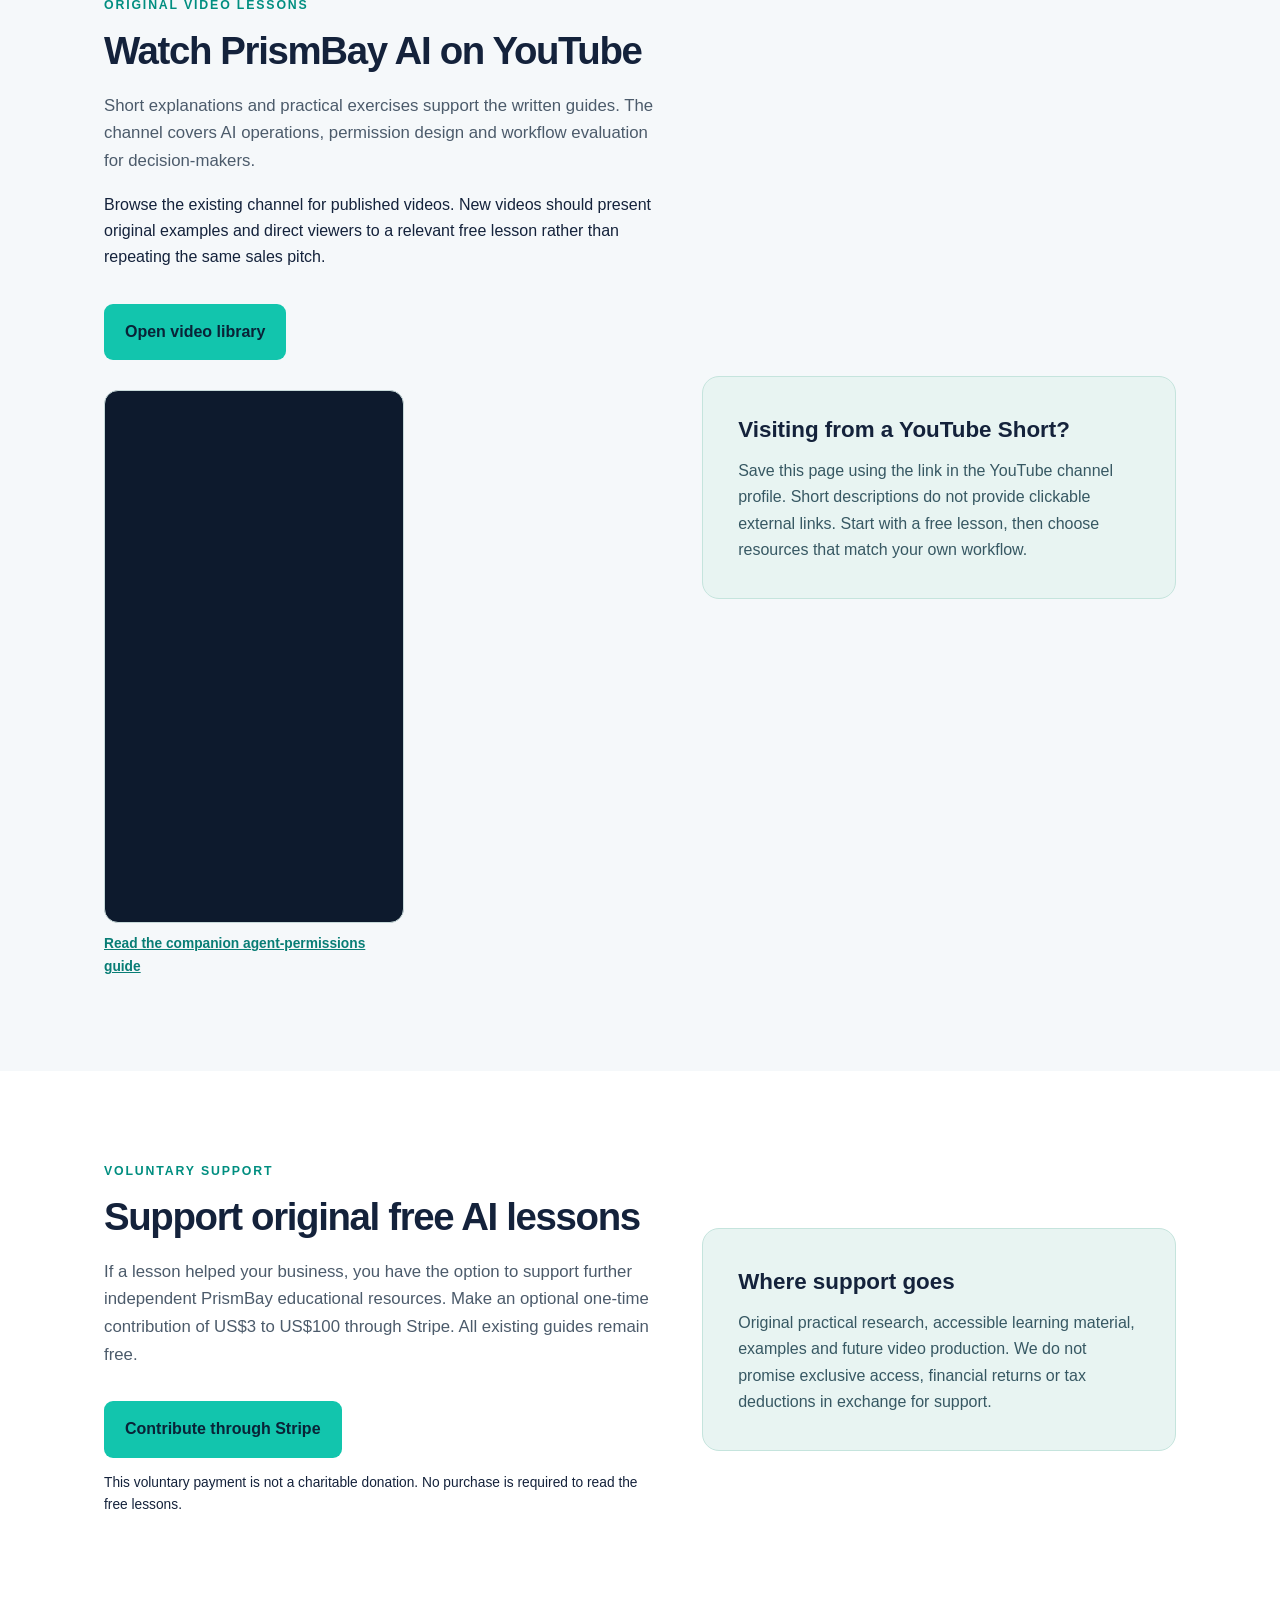
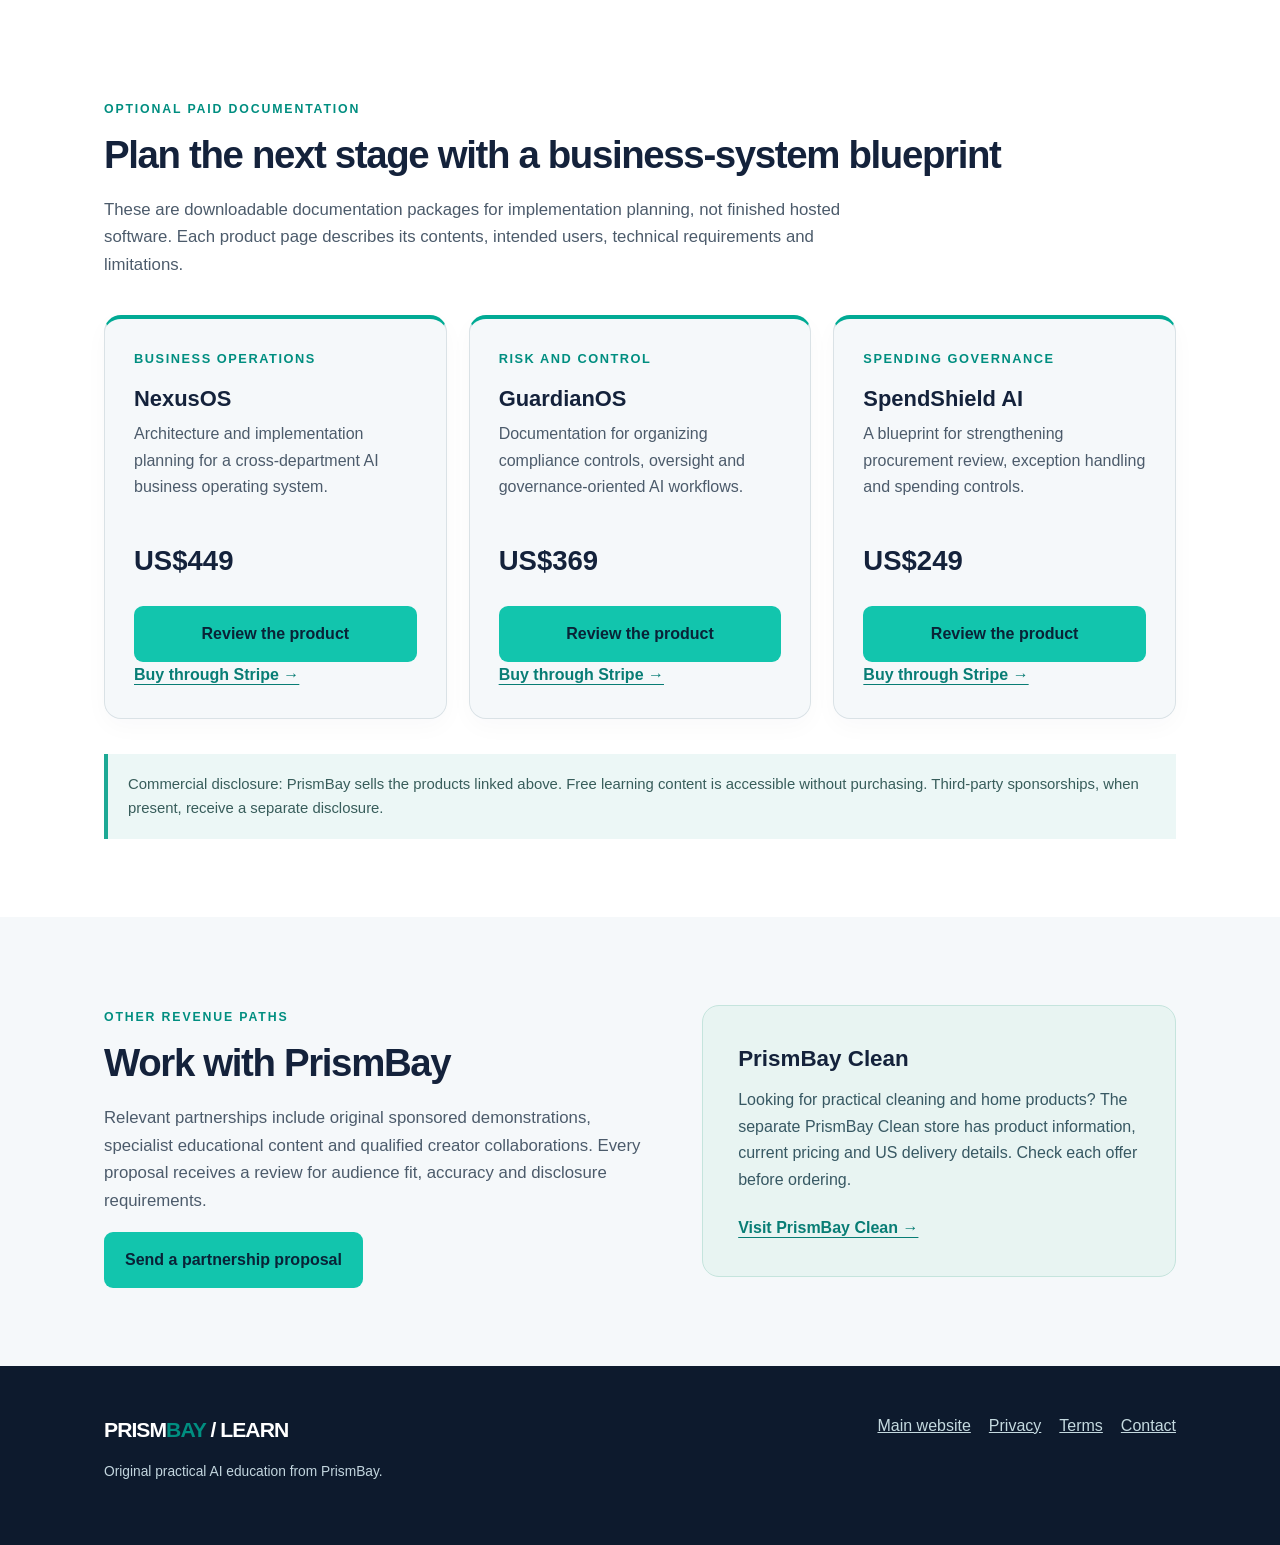
==== commit ed6cc4d6: "Show verified one-time creator support contribution range" ====
--- a/index.html
+++ b/index.html
@@ -27,7 +27,7 @@
 <p>Browse the existing channel for published videos. New videos should present original examples and direct viewers to a relevant free lesson rather than repeating the same sales pitch.</p>
 <div class="cta-row"><a class="btn btn-primary" href="https://www.youtube.com/@PrismBayAI/videos" target="_blank" rel="noopener noreferrer">Open video library</a></div><div class="featured-video"><iframe src="https://www.youtube-nocookie.com/embed/mKvm2I-anHw" title="PrismBay AI: AI Agents Need Permission Boundaries" width="300" height="533" loading="lazy" allow="accelerometer; encrypted-media; gyroscope; picture-in-picture; web-share" referrerpolicy="strict-origin-when-cross-origin" allowfullscreen></iframe><p class="small"><a href="guides/agent-permissions.html">Read the companion agent-permissions guide</a></p></div>
 </div><aside class="panel"><h3>Visiting from a YouTube Short?</h3><p>Save this page using the link in the YouTube channel profile. Short descriptions do not provide clickable external links. Start with a free lesson, then choose resources that match your own workflow.</p></aside></div></section>
-<section class="section section-white" id="support"><div class="container split"><div><p class="section-kicker">Voluntary support</p><h2 class="section-title">Support original free AI lessons</h2><p class="section-intro">If a lesson helped your business, you have the option to support further independent PrismBay educational resources. Choose your own contribution through a secure Stripe checkout. All existing guides remain free.</p><div class="cta-row"><a class="btn btn-primary" href="https://buy.stripe.com/aFa3cw0jweEMfCn2xs2400H" target="_blank" rel="noopener noreferrer">Contribute through Stripe</a></div><p class="small">This voluntary payment is not a charitable donation. No purchase is required to read the free lessons.</p></div><aside class="panel"><h3>Where support goes</h3><p>Original practical research, accessible learning material, examples and future video production. We do not promise exclusive access, financial returns or tax deductions in exchange for support.</p></aside></div></section><section class="section section-white" id="blueprints"><div class="container"><p class="section-kicker">Optional paid documentation</p><h2 class="section-title">Plan the next stage with a business-system blueprint</h2>
+<section class="section section-white" id="support"><div class="container split"><div><p class="section-kicker">Voluntary support</p><h2 class="section-title">Support original free AI lessons</h2><p class="section-intro">If a lesson helped your business, you have the option to support further independent PrismBay educational resources. Make an optional one-time contribution of US$3 to US$100 through Stripe. All existing guides remain free.</p><div class="cta-row"><a class="btn btn-primary" href="https://buy.stripe.com/aFa3cw0jweEMfCn2xs2400H" target="_blank" rel="noopener noreferrer">Contribute through Stripe</a></div><p class="small">This voluntary payment is not a charitable donation. No purchase is required to read the free lessons.</p></div><aside class="panel"><h3>Where support goes</h3><p>Original practical research, accessible learning material, examples and future video production. We do not promise exclusive access, financial returns or tax deductions in exchange for support.</p></aside></div></section><section class="section section-white" id="blueprints"><div class="container"><p class="section-kicker">Optional paid documentation</p><h2 class="section-title">Plan the next stage with a business-system blueprint</h2>
 <p class="section-intro">These are downloadable documentation packages for implementation planning, not finished hosted software. Each product page describes its contents, intended users, technical requirements and limitations.</p>
 <div class="grid">
 <article class="card commerce"><span class="card-num">BUSINESS OPERATIONS</span><h3>NexusOS</h3><p>Architecture and implementation planning for a cross-department AI business operating system.</p><div class="price">US$449</div><a class="btn btn-primary" href="https://www.prismbayai.com/products/nexusos">Review the product</a><a class="text-link" href="https://buy.stripe.com/aFaaEW27G30A31L0DT1kA0r" target="_blank" rel="noopener noreferrer">Buy through Stripe →</a></article>
